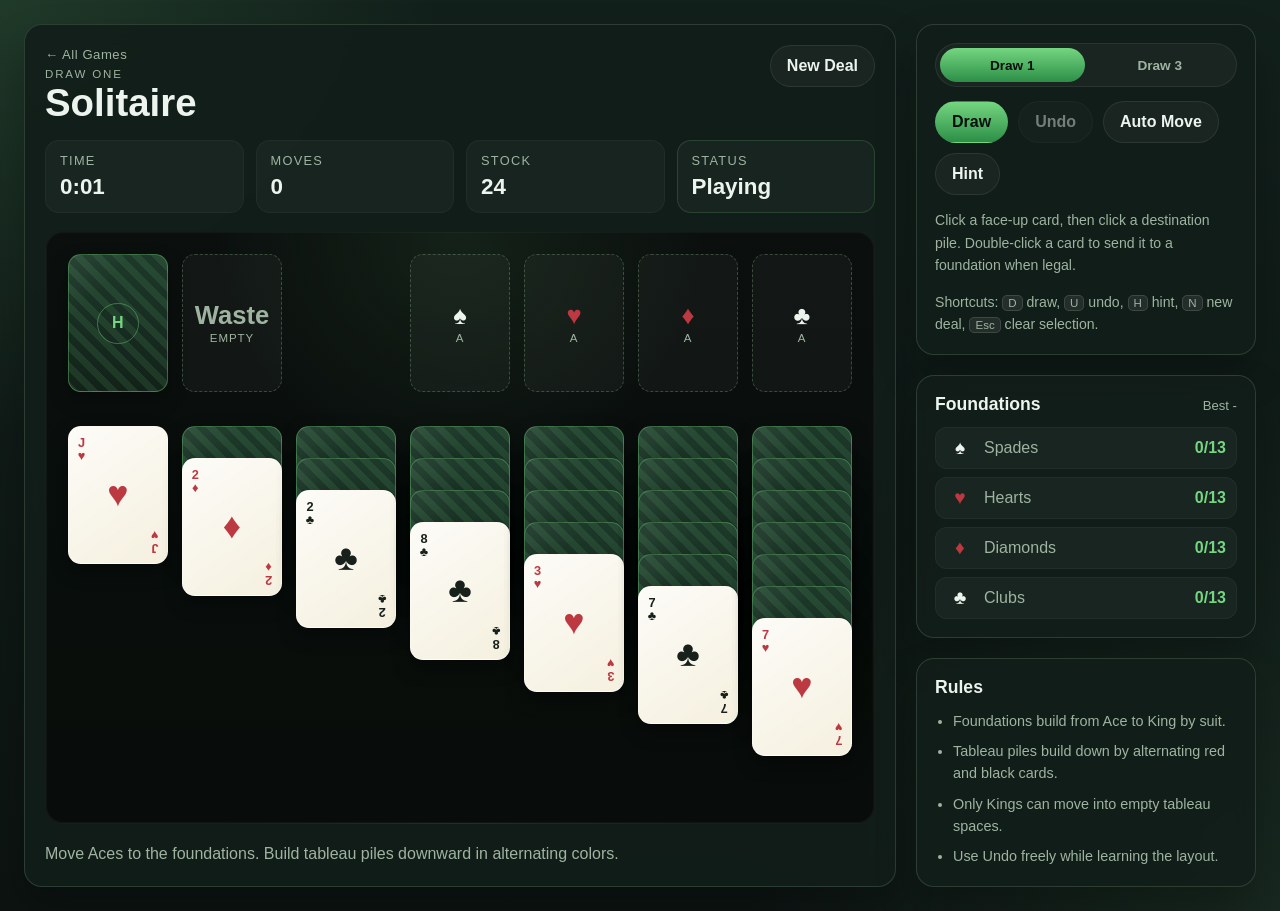
==== solitaire/index.html @ 09ee5714 "add solitaire game" ====
<!DOCTYPE html>
<html lang="en">
<head>
  <meta charset="UTF-8" />
  <meta name="viewport" content="width=device-width, initial-scale=1.0" />
  <title>Solitaire</title>
  <link rel="stylesheet" href="styles.css" />
</head>
<body>
  <main class="app">
    <section class="play-area panel" aria-label="Solitaire game">
      <div class="play-header">
        <div>
          <a href="/" class="back-link">&larr; All Games</a>
          <p class="eyebrow" id="mode-eyebrow">Draw One</p>
          <h1>Solitaire</h1>
        </div>
        <button id="new-game-btn" class="secondary-btn" type="button">New Deal</button>
      </div>

      <div class="stats">
        <div class="stat-card">
          <span class="stat-label">Time</span>
          <span id="timer" class="stat-value">0:00</span>
        </div>
        <div class="stat-card">
          <span class="stat-label">Moves</span>
          <span id="moves" class="stat-value">0</span>
        </div>
        <div class="stat-card">
          <span class="stat-label">Stock</span>
          <span id="stock-count" class="stat-value">24</span>
        </div>
        <div class="stat-card status-card">
          <span class="stat-label">Status</span>
          <span id="status" class="stat-value">Playing</span>
        </div>
      </div>

      <div id="board" class="board" aria-label="Klondike Solitaire board">
        <section class="top-row" aria-label="Stock, waste, and foundations">
          <div id="stock-pile" class="pile-host" data-zone="stock"></div>
          <div id="waste-pile" class="pile-host" data-zone="waste"></div>
          <div id="foundation-row" class="foundation-row" aria-label="Foundations"></div>
        </section>

        <section id="tableau" class="tableau" aria-label="Tableau piles"></section>
      </div>

      <p id="message" class="board-message" aria-live="polite">
        Move Aces to the foundations. Build tableau piles downward in alternating colors.
      </p>
    </section>

    <aside class="sidebar">
      <section class="panel controls-panel">
        <div class="mode-toggle" role="group" aria-label="Draw mode">
          <button id="draw-one-btn" class="mode-toggle-btn active" type="button" aria-pressed="true">Draw 1</button>
          <button id="draw-three-btn" class="mode-toggle-btn" type="button" aria-pressed="false">Draw 3</button>
        </div>

        <div class="controls">
          <button id="draw-btn" type="button">Draw</button>
          <button id="undo-btn" class="secondary-btn" type="button">Undo</button>
          <button id="auto-btn" class="secondary-btn" type="button">Auto Move</button>
          <button id="hint-btn" class="secondary-btn" type="button">Hint</button>
        </div>

        <p class="help">
          Click a face-up card, then click a destination pile. Double-click a card to send it to a foundation when legal.
        </p>
        <p class="help">
          Shortcuts: <kbd>D</kbd> draw, <kbd>U</kbd> undo, <kbd>H</kbd> hint, <kbd>N</kbd> new deal, <kbd>Esc</kbd> clear selection.
        </p>
      </section>

      <section class="panel progress-panel" aria-label="Foundation progress">
        <div class="leaderboard-header">
          <h2>Foundations</h2>
          <span id="best-score" class="leaderboard-note">Best -</span>
        </div>
        <div id="foundation-status" class="foundation-status"></div>
      </section>

      <section class="panel rules-panel">
        <h2>Rules</h2>
        <ul class="rules-list">
          <li>Foundations build from Ace to King by suit.</li>
          <li>Tableau piles build down by alternating red and black cards.</li>
          <li>Only Kings can move into empty tableau spaces.</li>
          <li>Use Undo freely while learning the layout.</li>
        </ul>
      </section>
    </aside>
  </main>

  <div id="win-overlay" class="modal-overlay hidden" role="dialog" aria-modal="true" aria-labelledby="win-title">
    <div class="modal">
      <p class="eyebrow">Complete</p>
      <h2 id="win-title">You Won Solitaire</h2>
      <p id="win-message">Every suit made it home.</p>
      <div class="modal-actions">
        <button id="play-again-btn" type="button">Play Again</button>
        <button id="close-win-btn" class="secondary-btn" type="button">Keep Looking</button>
      </div>
    </div>
  </div>

  <script src="logic.js" defer></script>
  <script src="main.js" defer></script>
</body>
</html>
---- solitaire/styles.css ----
:root {
  color-scheme: dark;
  font-family: "Trebuchet MS", "Gill Sans", sans-serif;

  --bg: #0c1311;
  --bg-accent: #12201b;
  --panel: rgba(18, 30, 26, 0.92);
  --panel-border: rgba(142, 179, 144, 0.22);
  --text: #edf4ee;
  --muted: #9eb4a1;
  --accent: #74d680;
  --accent-strong: #2d8f47;
  --danger: #ff7878;
  --board: #09110e;
  --gold: #e9c56a;
  --card: #f5f0df;
  --card-ink: #17201a;
  --card-red: #bc3941;
  --card-shadow: rgba(0, 0, 0, 0.34);
  --pile-gap: clamp(10px, 1vw, 22px);
  --card-w: clamp(100px, 7.8vw, 160px);
  --card-h: calc(var(--card-w) * 1.38);
  --stack-gap: clamp(32px, 1.8vw, 38px);
}

* {
  box-sizing: border-box;
}

html,
body {
  width: 100%;
  min-height: 100%;
}

body {
  margin: 0;
  background:
    radial-gradient(circle at top left, rgba(116, 214, 128, 0.14), transparent 28%),
    radial-gradient(circle at bottom right, rgba(73, 134, 96, 0.18), transparent 34%),
    linear-gradient(180deg, var(--bg-accent), var(--bg));
  color: var(--text);
}

button {
  font: inherit;
}

.app {
  width: 100vw;
  min-height: 100vh;
  padding: 24px;
  display: grid;
  grid-template-columns: minmax(0, 1fr) minmax(280px, 340px);
  gap: 20px;
}

.panel {
  background: var(--panel);
  border: 1px solid var(--panel-border);
  border-radius: 18px;
  box-shadow: 0 20px 40px rgba(0, 0, 0, 0.24);
  backdrop-filter: blur(10px);
}

.hidden {
  display: none !important;
}

.back-link {
  display: inline-block;
  color: var(--muted);
  text-decoration: none;
  font-size: 0.82rem;
  letter-spacing: 0.04em;
  margin-bottom: 6px;
  transition: color 120ms ease;
}

.back-link:hover {
  color: var(--accent);
}

.play-area {
  min-height: calc(100vh - 48px);
  padding: 20px;
  display: grid;
  grid-template-rows: auto auto minmax(0, 1fr) auto;
  gap: 18px;
}

.play-header {
  display: flex;
  justify-content: space-between;
  align-items: start;
  gap: 12px;
}

.eyebrow {
  margin: 0 0 4px;
  text-transform: uppercase;
  letter-spacing: 0.16em;
  font-size: 0.72rem;
  color: var(--muted);
}

h1,
h2 {
  margin: 0;
}

h1 {
  font-size: clamp(2rem, 3vw, 2.8rem);
  line-height: 1;
}

h2 {
  font-size: 1.1rem;
}

.stats {
  display: grid;
  grid-template-columns: repeat(4, minmax(0, 1fr));
  gap: 12px;
}

.stat-card {
  padding: 12px 14px;
  border-radius: 14px;
  background: rgba(255, 255, 255, 0.03);
  border: 1px solid rgba(255, 255, 255, 0.04);
  display: grid;
  gap: 6px;
}

.status-card {
  border-color: rgba(116, 214, 128, 0.18);
}

.stat-label {
  font-size: 0.8rem;
  text-transform: uppercase;
  letter-spacing: 0.1em;
  color: var(--muted);
}

.stat-value {
  font-size: clamp(1rem, 2vw, 1.4rem);
  font-weight: 700;
}

.board {
  min-height: 560px;
  padding: clamp(12px, 2vw, 22px);
  border-radius: 18px;
  border: 1px solid rgba(255, 255, 255, 0.06);
  background:
    radial-gradient(circle at 50% 0, rgba(116, 214, 128, 0.09), transparent 34%),
    linear-gradient(180deg, rgba(10, 16, 14, 0.92), rgba(8, 12, 10, 0.98)),
    var(--board);
  overflow-x: auto;
  overflow-y: hidden;
  box-shadow: inset 0 0 0 1px rgba(255, 255, 255, 0.03);
}

.top-row,
.tableau {
  display: grid;
  grid-template-columns: repeat(7, var(--card-w));
  justify-content: space-between;
  gap: 0;
  justify-items: center;
  width: min(100%, clamp(980px, 66vw, 1320px));
  min-width: 0;
  margin-inline: auto;
}

.top-row {
  align-items: start;
  margin-bottom: clamp(18px, 3vw, 34px);
}

.foundation-row {
  grid-column: 4 / span 4;
  display: grid;
  grid-template-columns: repeat(4, var(--card-w));
  justify-content: space-between;
  gap: 0;
  justify-items: center;
  width: 100%;
}

.tableau {
  align-items: start;
}

.pile-host,
.tableau-pile {
  position: relative;
  width: var(--card-w);
  min-height: var(--card-h);
}

.pile-host[data-count="2"]::before,
.pile-host[data-count="3"]::before,
.pile-host[data-count="3"]::after {
  content: "";
  position: absolute;
  inset: 0;
  width: var(--card-w);
  height: var(--card-h);
  border-radius: clamp(8px, 1vw, 13px);
  background: rgba(245, 240, 223, 0.42);
  border: 1px solid rgba(255, 255, 255, 0.18);
}

.pile-host[data-count="2"]::before,
.pile-host[data-count="3"]::before {
  transform: translateX(-5px);
}

.pile-host[data-count="3"]::after {
  transform: translateX(-10px);
}

.pile-host .waste-card {
  position: relative;
  z-index: 2;
}

.card,
.pile-slot {
  width: var(--card-w);
  height: var(--card-h);
  min-height: unset;
  padding: 0;
  border-radius: clamp(8px, 1vw, 13px);
  font: inherit;
  cursor: pointer;
  user-select: none;
  -webkit-tap-highlight-color: transparent;
}

.card {
  position: relative;
  display: block;
  border: 1px solid rgba(255, 255, 255, 0.5);
  background:
    linear-gradient(145deg, rgba(255, 255, 255, 0.76), rgba(255, 255, 255, 0)),
    var(--card);
  color: var(--card-ink);
  box-shadow: 0 8px 18px var(--card-shadow);
  transition: transform 120ms ease, box-shadow 120ms ease, filter 120ms ease;
}

.card:hover,
.card:focus-visible {
  transform: translateY(-2px);
  filter: brightness(1.02);
  outline: none;
}

.card.selected {
  transform: translateY(-6px);
  box-shadow:
    0 13px 26px rgba(0, 0, 0, 0.42),
    0 0 0 3px rgba(116, 214, 128, 0.62);
}

.card.red {
  color: var(--card-red);
}

.card.face-down {
  display: grid;
  place-items: center;
  color: rgba(237, 244, 238, 0.76);
  border-color: rgba(116, 214, 128, 0.38);
  background:
    linear-gradient(135deg, rgba(255, 255, 255, 0.06), transparent 28%),
    repeating-linear-gradient(45deg, rgba(116, 214, 128, 0.16) 0 7px, rgba(116, 214, 128, 0.05) 7px 14px),
    linear-gradient(180deg, #183026, #0d1814);
}

.card-back-mark {
  width: 42%;
  aspect-ratio: 1;
  display: grid;
  place-items: center;
  border-radius: 50%;
  border: 1px solid rgba(116, 214, 128, 0.42);
  color: var(--accent);
  font-weight: 800;
  letter-spacing: 0.04em;
}

.card-corner {
  position: absolute;
  display: grid;
  gap: 1px;
  justify-items: center;
  font-size: clamp(0.7rem, 1vw, 0.95rem);
  line-height: 0.95;
  font-weight: 800;
}

.card-corner-top {
  top: 7%;
  left: 9%;
}

.card-corner-bottom {
  right: 9%;
  bottom: 7%;
  transform: rotate(180deg);
}

.card-suit {
  position: absolute;
  inset: 0;
  display: grid;
  place-items: center;
  font-size: clamp(1.8rem, 2.8vw, 3.1rem);
  line-height: 1;
}

.tableau-card + .tableau-card {
  margin-top: calc(var(--stack-gap) - var(--card-h));
}

.pile-slot {
  display: grid;
  place-items: center;
  align-content: center;
  gap: 4px;
  border: 1px dashed rgba(142, 179, 144, 0.32);
  background: rgba(255, 255, 255, 0.035);
  color: var(--muted);
  transition: border-color 140ms ease, background 140ms ease, color 140ms ease, transform 120ms ease;
}

.pile-slot:hover,
.pile-slot:focus-visible {
  transform: translateY(-1px);
  border-color: rgba(116, 214, 128, 0.58);
  background: rgba(116, 214, 128, 0.08);
  color: var(--text);
  outline: none;
}

.pile-label {
  font-size: clamp(1rem, 2.2vw, 1.6rem);
  font-weight: 800;
  line-height: 1;
}

.pile-detail {
  color: var(--muted);
  font-size: 0.72rem;
  letter-spacing: 0.08em;
  text-transform: uppercase;
}

.red-suit {
  color: var(--card-red);
}

.black-suit {
  color: var(--text);
}

.board-message {
  min-height: 1.4em;
  margin: 0;
  color: var(--muted);
  line-height: 1.45;
}

.sidebar {
  display: grid;
  gap: 20px;
  align-content: start;
}

.controls-panel,
.progress-panel,
.rules-panel {
  padding: 18px;
}

.mode-toggle {
  display: flex;
  background: rgba(255, 255, 255, 0.04);
  border: 1px solid rgba(255, 255, 255, 0.07);
  border-radius: 999px;
  padding: 4px;
  gap: 3px;
  margin-bottom: 14px;
}

.mode-toggle-btn {
  flex: 1;
  min-height: 34px;
  padding: 6px 10px;
  border-radius: 999px;
  border: none;
  background: transparent;
  color: var(--muted);
  font-size: 0.85rem;
  font-weight: 600;
  cursor: pointer;
  transition: background 160ms ease, color 160ms ease;
}

.mode-toggle-btn:hover:not(.active) {
  background: rgba(255, 255, 255, 0.06);
  color: var(--text);
  transform: none;
  filter: none;
}

.mode-toggle-btn.active {
  background: linear-gradient(180deg, var(--accent), var(--accent-strong));
  color: #08100d;
}

.controls {
  display: flex;
  flex-wrap: wrap;
  gap: 10px;
}

button:not(.card):not(.pile-slot):not(.mode-toggle-btn) {
  min-height: 42px;
  padding: 10px 16px;
  border-radius: 999px;
  border: 1px solid transparent;
  background: linear-gradient(180deg, var(--accent), var(--accent-strong));
  color: #08100d;
  font-weight: 700;
  cursor: pointer;
  transition: transform 120ms ease, opacity 120ms ease, filter 120ms ease;
}

button:not(.card):not(.pile-slot):not(.mode-toggle-btn):hover:not(:disabled) {
  transform: translateY(-1px);
  filter: brightness(1.03);
}

button:disabled {
  opacity: 0.45;
  cursor: not-allowed;
}

.secondary-btn {
  background: rgba(255, 255, 255, 0.04) !important;
  border-color: rgba(255, 255, 255, 0.08) !important;
  color: var(--text) !important;
}

.help {
  margin: 14px 0 0;
  color: var(--muted);
  line-height: 1.6;
  font-size: 0.88rem;
}

.help kbd {
  font-family: inherit;
  font-size: 0.82em;
  background: rgba(255, 255, 255, 0.08);
  border: 1px solid rgba(255, 255, 255, 0.12);
  border-radius: 5px;
  padding: 1px 5px;
}

.leaderboard-header {
  display: flex;
  justify-content: space-between;
  align-items: baseline;
  gap: 12px;
  margin-bottom: 12px;
}

.leaderboard-note {
  color: var(--muted);
  font-size: 0.82rem;
}

.foundation-status {
  display: grid;
  gap: 8px;
}

.foundation-chip {
  display: grid;
  grid-template-columns: 28px minmax(0, 1fr) auto;
  align-items: center;
  gap: 10px;
  padding: 9px 10px;
  border-radius: 12px;
  background: rgba(255, 255, 255, 0.035);
  border: 1px solid rgba(255, 255, 255, 0.045);
  color: var(--muted);
}

.foundation-chip span:first-child {
  font-size: 1.2rem;
  text-align: center;
}

.suit-red {
  color: var(--card-red);
}

.suit-black {
  color: var(--text);
}

.foundation-count {
  color: var(--accent);
  font-weight: 700;
}

.rules-list {
  margin: 12px 0 0;
  padding-left: 18px;
  color: var(--muted);
  line-height: 1.55;
  font-size: 0.9rem;
}

.rules-list li + li {
  margin-top: 8px;
}

.modal-overlay {
  position: fixed;
  inset: 0;
  display: flex;
  align-items: center;
  justify-content: center;
  padding: 24px;
  background: rgba(5, 8, 7, 0.74);
  z-index: 10;
}

.modal {
  width: min(92vw, 400px);
  padding: 28px 24px;
  border-radius: 20px;
  background: linear-gradient(180deg, #15231d, #0f1814);
  border: 1px solid rgba(255, 255, 255, 0.08);
  box-shadow: 0 28px 60px rgba(0, 0, 0, 0.35);
  text-align: center;
}

.modal p:not(.eyebrow) {
  margin: 10px 0 18px;
  color: var(--muted);
}

.modal-actions {
  margin-top: 14px;
  display: flex;
  flex-wrap: wrap;
  justify-content: center;
  gap: 10px;
}

@media (max-width: 1060px) {
  :root {
    --card-w: clamp(72px, 7.5vw, 96px);
    --stack-gap: clamp(30px, 3vw, 42px);
  }

  .app {
    grid-template-columns: 1fr;
  }

  .play-area {
    min-height: auto;
  }

  .sidebar {
    grid-template-columns: repeat(3, minmax(0, 1fr));
  }
}

@media (max-width: 760px) {
  .app {
    padding: 14px;
    gap: 14px;
  }

  .play-area {
    padding: 16px;
  }

  .play-header {
    flex-direction: column;
    align-items: stretch;
  }

  .stats {
    grid-template-columns: repeat(2, minmax(0, 1fr));
  }

  .board {
    min-height: 510px;
  }

  .sidebar {
    grid-template-columns: 1fr;
    gap: 14px;
  }

  .controls {
    flex-direction: column;
  }

  button:not(.card):not(.pile-slot):not(.mode-toggle-btn),
  .secondary-btn {
    width: 100%;
  }
}

@media (max-width: 420px) {
  :root {
    --card-w: clamp(32px, calc((100vw - 114px) / 7), 39px);
    --pile-gap: 5px;
    --stack-gap: 24px;
  }

  .board {
    padding: 10px;
  }

  .pile-label {
    font-size: 0.75rem;
  }

  .pile-detail {
    font-size: 0.58rem;
  }
}

@media (max-width: 340px) {
  .app {
    padding: 10px;
  }

  .play-area {
    padding: 12px;
  }

  .board {
    padding: 8px;
  }
}

@media (prefers-reduced-motion: reduce) {
  *,
  *::before,
  *::after {
    animation-duration: 0.01ms !important;
    transition-duration: 0.01ms !important;
  }
}
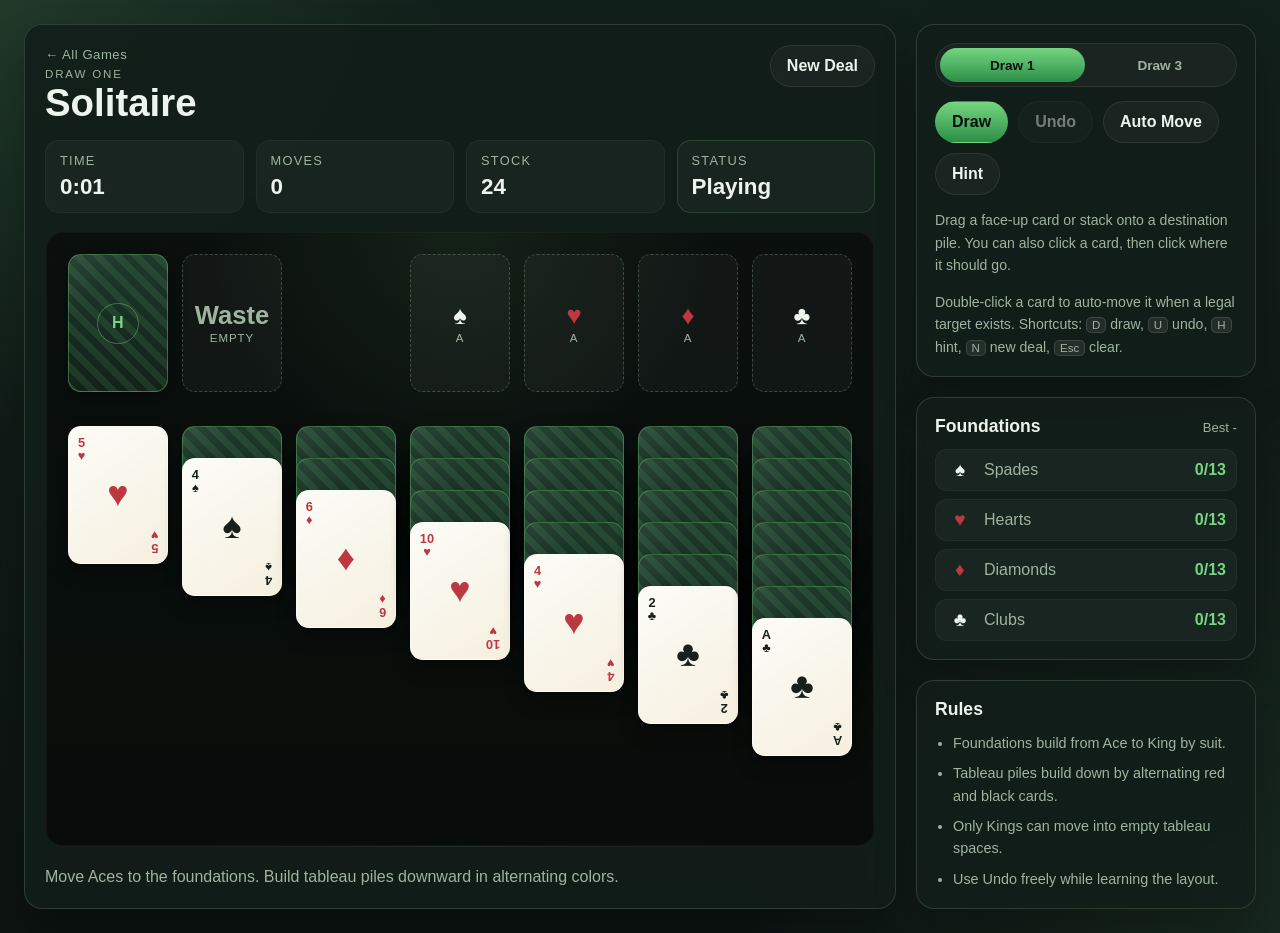
==== commit f5a6d545: "Polish Solitaire interactions and safeguards" ====
--- a/solitaire/index.html
+++ b/solitaire/index.html
@@ -67,10 +67,10 @@
         </div>
 
         <p class="help">
-          Click a face-up card, then click a destination pile. Double-click a card to send it to a foundation when legal.
+          Drag a face-up card or stack onto a destination pile. You can also click a card, then click where it should go.
         </p>
         <p class="help">
-          Shortcuts: <kbd>D</kbd> draw, <kbd>U</kbd> undo, <kbd>H</kbd> hint, <kbd>N</kbd> new deal, <kbd>Esc</kbd> clear selection.
+          Double-click a card to auto-move it when a legal target exists. Shortcuts: <kbd>D</kbd> draw, <kbd>U</kbd> undo, <kbd>H</kbd> hint, <kbd>N</kbd> new deal, <kbd>Esc</kbd> clear.
         </p>
       </section>
 
--- a/solitaire/styles.css
+++ b/solitaire/styles.css
@@ -238,6 +238,7 @@
   font: inherit;
   cursor: pointer;
   user-select: none;
+  touch-action: none;
   -webkit-tap-highlight-color: transparent;
 }
 
@@ -267,6 +268,31 @@
     0 0 0 3px rgba(116, 214, 128, 0.62);
 }
 
+.card.drag-source {
+  opacity: 0.35;
+  filter: saturate(0.7);
+}
+
+.drag-ghost {
+  position: fixed;
+  top: 0;
+  left: 0;
+  z-index: 50;
+  pointer-events: none;
+  filter: drop-shadow(0 24px 34px rgba(0, 0, 0, 0.42));
+  will-change: transform;
+}
+
+.drag-ghost .card {
+  box-shadow:
+    0 14px 26px rgba(0, 0, 0, 0.38),
+    0 0 0 1px rgba(255, 255, 255, 0.18);
+}
+
+.is-card-dragging {
+  cursor: grabbing;
+}
+
 .card.red {
   color: var(--card-red);
 }
@@ -346,6 +372,24 @@
   background: rgba(116, 214, 128, 0.08);
   color: var(--text);
   outline: none;
+}
+
+.tableau-pile.drag-over .pile-slot,
+.pile-host.drag-over .pile-slot,
+.pile-host.drag-over .card,
+.tableau-pile.drag-over .card:last-child {
+  box-shadow:
+    0 0 0 3px rgba(116, 214, 128, 0.58),
+    0 16px 28px rgba(0, 0, 0, 0.34);
+}
+
+.tableau-pile.drag-over-invalid .pile-slot,
+.pile-host.drag-over-invalid .pile-slot,
+.pile-host.drag-over-invalid .card,
+.tableau-pile.drag-over-invalid .card:last-child {
+  box-shadow:
+    0 0 0 3px rgba(255, 120, 120, 0.46),
+    0 16px 28px rgba(0, 0, 0, 0.34);
 }
 
 .pile-label {
